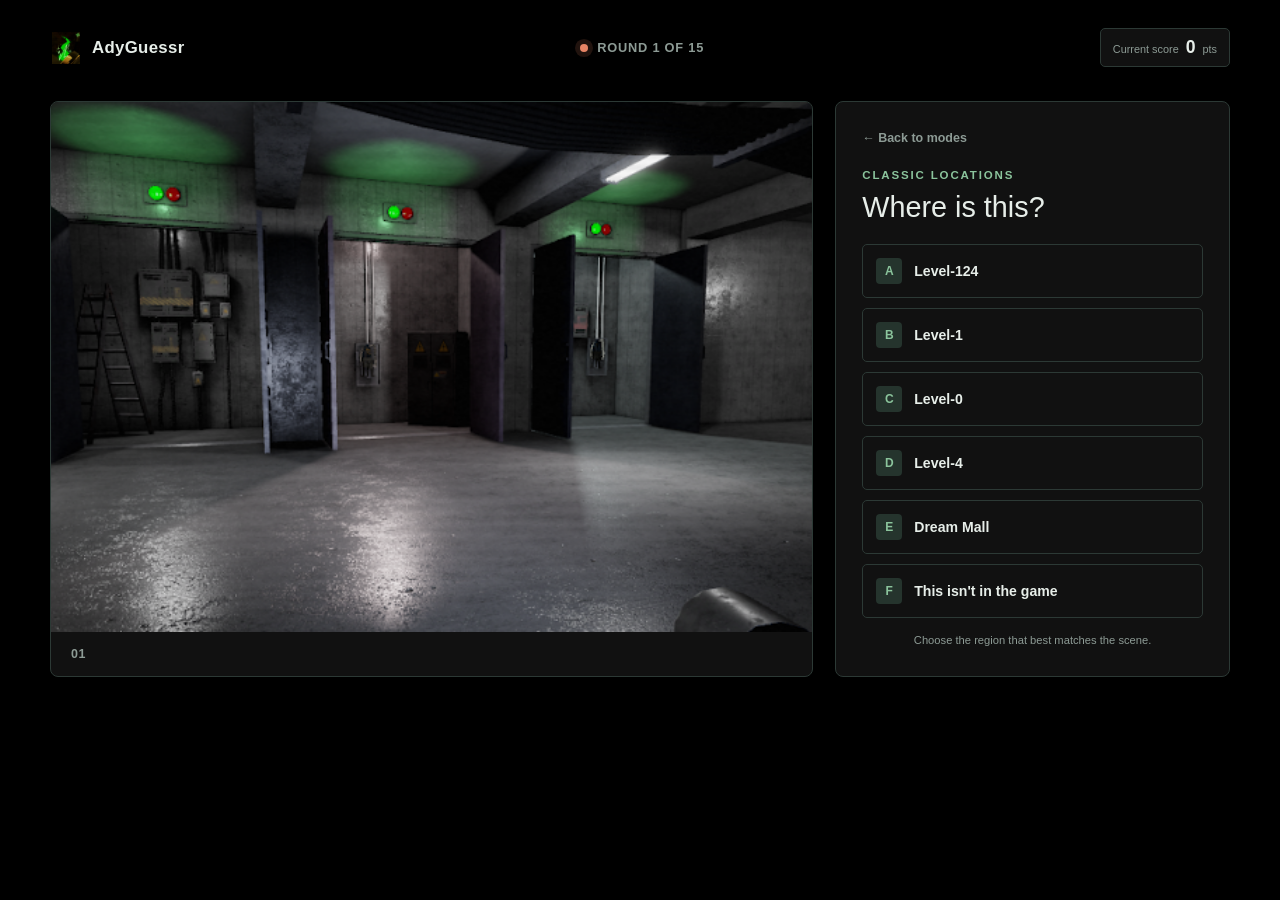
==== classic.html @ 49a5746a "Holy moly (Added new gamemode)" ====
<!doctype html>
<html lang="en">
<head>
  <meta charset="UTF-8">
  <meta name="viewport" content="width=device-width, initial-scale=1.0">
  <title>Classic Locations | AdyGuessr</title>
  <link rel="icon" type="image/png" href="icon.png">
  <link rel="stylesheet" href="styles.css">
</head>
<body>
  <main class="app-shell">
    <header class="topbar">
      <div class="brand"><img src="icon.png" alt="" class="brand-logo"><a class="brand-name" href="index.html">AdyGuessr</a></div>
      <div class="round-status" id="round-status" aria-live="polite" hidden><span class="status-dot"></span><span id="round-label">Round 1</span></div>
      <div class="score-panel" id="score-panel" hidden><span class="score-label">Current score</span><strong id="score">0</strong><span class="score-unit">pts</span></div>
    </header>
    <p class="load-warning" id="load-warning" role="status" hidden></p>
    <section class="game-grid" id="game-grid" aria-label="Classic guessing game">
      <div class="scene-card"><div class="scene-image" id="scene-image" role="img" aria-label="Current location preview"></div><div class="scene-meta"><span id="scene-number">01</span></div></div>
      <aside class="guess-card">
        <a class="back-button" href="index.html">&larr; Back to modes</a>
        <div class="card-heading"><div><p class="eyebrow">Classic Locations</p><h2 id="question-title">Where is this?</h2></div></div>
        <div class="answer-list" id="answer-list" role="group" aria-label="Possible locations"></div>
        <p class="helper-text">Choose the region that best matches the scene.</p>
      </aside>
    </section>
    <section class="result-card" id="result-card" hidden aria-live="polite"><div><p class="eyebrow">Round complete</p><h2 id="result-title">Nice work.</h2><p id="result-copy">Your result will appear here.</p></div><button class="secondary-button" id="next-button" type="button">Next location &rarr;</button></section>
    <section class="review-screen" id="review-screen" hidden aria-labelledby="review-title"><p class="eyebrow">Game review</p><h1 id="review-title">Round complete</h1><div class="review-summary"><strong id="review-score">0</strong><span>points</span><span class="review-divider">|</span><strong id="review-correct">0/0</strong><span>correct</span></div><div class="review-list" id="review-list"></div><div class="review-actions"><a class="secondary-button" href="classic.html">Play again</a><a class="back-button" href="index.html">Back to modes</a></div></section>
  </main>
  <div class="image-viewer" id="image-viewer" hidden role="dialog" aria-modal="true" aria-label="Enlarged game image"><button class="image-viewer-close" id="image-viewer-close" type="button" aria-label="Close enlarged image">&times;</button><img id="image-viewer-image" src="" alt="Enlarged question image"></div>
  <script src="classic.js" defer></script>
</body>
</html>
---- styles.css ----
:root {
  --ink: #e7eee9;
  --muted: #8d9b95;
  --line: #2c3935;
  --paper: #000000;
  --surface: #111111;
  --mint: #b8dfc4;
  --mint-dark: #8bc49c;
  --coral: #e78465;
  --shadow: none;
}

* { box-sizing: border-box; }
[hidden] { display: none !important; }

body {
  margin: 0;
  min-width: 320px;
  color: var(--ink);
  background: var(--paper);
  font-family: Arial, Helvetica, sans-serif;
}

button, a { font: inherit; text-decoration: none; }
button { cursor: pointer; }

.app-shell { width: min(1180px, calc(100% - 48px)); margin: 0 auto; padding: 28px 0 24px; }
.topbar, .scene-meta, .card-heading { display: flex; align-items: center; justify-content: space-between; }
.topbar { gap: 22px; padding-bottom: 34px; }
.brand { display: inline-flex; align-items: center; gap: 10px; color: var(--ink); font-size: 1.05rem; font-weight: 700; letter-spacing: 0.02em; }
.brand-logo { width: 32px; height: 32px; flex: 0 0 32px; object-fit: contain; }
.brand-name { color: var(--ink); text-decoration: none; }
.brand-name:hover { color: var(--mint); }
.load-warning { margin: 0 auto 20px; padding: 10px 12px; border: 1px solid #765044; border-radius: 4px; color: #f2c2b5; background: #2b1a17; font-size: 0.8rem; line-height: 1.4; }
.round-status { display: flex; align-items: center; gap: 9px; color: var(--muted); font-size: 0.8rem; font-weight: 700; letter-spacing: 0.06em; text-transform: uppercase; }
.status-dot { width: 8px; height: 8px; border-radius: 50%; background: var(--coral); box-shadow: 0 0 0 5px rgba(231, 132, 101, 0.14); }
.eyebrow { margin: 0 0 10px; color: var(--mint-dark); font-size: 0.72rem; font-weight: 800; letter-spacing: 0.16em; text-transform: uppercase; }
h1, h2, p { margin-top: 0; }
h1 { max-width: 610px; margin-bottom: 12px; font-family: Arial, Helvetica, sans-serif; font-size: clamp(2.6rem, 6vw, 5rem); font-weight: 400; line-height: 0.98; letter-spacing: -0.04em; }
.score-panel { display: flex; align-items: baseline; gap: 7px; padding: 8px 12px; border: 1px solid var(--line); border-radius: 5px; background: var(--surface); text-align: right; }
.score-label, .score-unit { color: var(--muted); font-size: 0.68rem; }
.score-panel strong { margin: 0; font-family: Arial, Helvetica, sans-serif; font-size: 1.1rem; font-weight: 700; }
.mode-screen { max-width: 560px; margin: 72px auto 0; }
.mode-screen h1 { margin: 0 0 26px; font-size: 2.2rem; letter-spacing: -0.03em; }
.review-screen { max-width: 700px; margin: 48px auto 0; }
.review-screen h1 { margin: 0 0 18px; font-size: 2.2rem; letter-spacing: -0.03em; }
.review-summary { display: flex; align-items: baseline; gap: 7px; margin-bottom: 24px; color: var(--muted); }
.review-summary strong { color: var(--ink); font-size: 1.2rem; }
.review-divider { margin: 0 8px; color: var(--line); }
.review-list { display: grid; gap: 8px; }
.review-item { display: grid; grid-template-columns: 32px 1fr auto; align-items: center; gap: 12px; padding: 12px; border: 1px solid var(--line); border-left: 3px solid var(--muted); background: var(--surface); }
.review-item.review-correct { border-left-color: var(--mint-dark); }
.review-item.review-wrong { border-left-color: var(--coral); }
.review-number { color: var(--muted); font-size: 0.75rem; }
.review-item div { display: grid; gap: 4px; }
.review-item strong { font-size: 0.82rem; font-weight: 700; }
.review-item span:not(.review-number) { color: var(--muted); font-size: 0.75rem; }
.review-item b { font-size: 0.8rem; }
.review-correct b { color: var(--mint); }
.review-wrong b { color: var(--coral); }
.review-actions { display: flex; align-items: center; gap: 18px; margin-top: 24px; }
.review-actions .back-button { margin: 0; }
.mode-list { display: grid; gap: 10px; }
.mode-option { display: grid; gap: 5px; padding: 17px; border: 1px solid var(--line); border-radius: 5px; color: var(--ink); background: var(--surface); text-align: left; text-decoration: none; }
.mode-option strong { font-size: 1rem; }
.mode-option span { color: var(--muted); font-size: 0.8rem; }
.mode-option:hover, .mode-option.selected { border-color: var(--mint-dark); background: #18221c; }
.mode-option:disabled { cursor: not-allowed; border-color: #222; color: #666; background: #0b0b0b; opacity: 0.65; }
.mode-option:disabled span { color: #555; }
.mode-option.selected { box-shadow: inset 3px 0 0 var(--mint); }
.start-button { width: 100%; margin-top: 18px; padding: 13px 16px; border: 0; border-radius: 5px; color: #000; background: var(--mint); font-weight: 800; }
.start-button:disabled { cursor: not-allowed; opacity: 0.35; }
.community-note { margin-top: 42px; padding-top: 18px; border-top: 1px solid var(--line); color: var(--muted); font-size: 0.75rem; line-height: 1.55; }
.community-note p { margin: 0 0 9px; }
.community-note p:first-child { color: var(--ink); font-weight: 700; }
.community-note strong { color: var(--mint); }
.community-note a { color: var(--mint); }
.community-note a:hover { color: var(--ink); }
.game-grid { display: grid; grid-template-areas: "scene guess"; grid-template-columns: minmax(0, 1.45fr) minmax(320px, 0.75fr); gap: 22px; }
.scene-card, .guess-card, .result-card { border: 1px solid var(--line); border-radius: 8px; background: var(--surface); box-shadow: var(--shadow); }
.scene-card { grid-area: scene; overflow: hidden; }
.scene-image { position: relative; min-height: 530px; overflow: hidden; cursor: zoom-in; background-color: #252d29; background-position: center; background-repeat: no-repeat; background-size: cover; }
.level0-map { position: relative; min-height: 530px; overflow: hidden; background: #050607; }
.map-surface, .map-world { position: absolute; inset: 0; overflow: hidden; }
.map-surface { cursor: crosshair; touch-action: none; }
.map-surface.dragging { cursor: grabbing; }
.map-world { background: radial-gradient(circle at 30% 28%, rgba(82, 67, 47, 0.08), transparent 25%), linear-gradient(180deg, #161615 0%, #101112 45%, #070809 100%); }
.map-world::after { content: ''; position: absolute; inset: 0; box-shadow: inset 0 0 100px rgba(0, 0, 0, 0.6); pointer-events: none; }
.axis-overlay, .walls-layer, .points-layer, .guess-layer { position: absolute; inset: 0; }
.axis-overlay { z-index: 1; pointer-events: none; }
.axis-line { position: absolute; z-index: 2; background: #474442; box-shadow: 0 0 8px rgba(141, 98, 73, 0.6); pointer-events: none; }
.axis-line--vertical { top: 0; bottom: 0; width: 2px; transform: translateX(-50%); }
.axis-line--horizontal { left: 0; right: 0; height: 2px; transform: translateY(-50%); }
.walls-layer { z-index: 10; pointer-events: none; }
.points-layer { z-index: 30; pointer-events: none; }
.guess-layer { z-index: 40; pointer-events: none; }
.world-border-line { position: absolute; z-index: 15; background: #a1a7ac; box-shadow: 0 0 12px rgba(50, 67, 90, 0.8); pointer-events: none; }
.map-point-container { position: absolute; display: flex; width: 0; height: 0; align-items: center; justify-content: center; pointer-events: none; transform: translate(-50%, -50%); }
.point-marker { position: absolute; width: 10px; height: 10px; background-color: #ff3333; border: 2px solid white; border-radius: 50%; box-shadow: 0 0 6px rgba(0, 0, 0, 0.6); }
.point-label { position: absolute; top: 0; left: 0; color: white; font-family: sans-serif; font-size: 11px; font-weight: bold; text-shadow: 1px 1px 2px black, -1px -1px 2px black; white-space: nowrap; transform: translate(-50%, 12px); }
.guess-marker { position: absolute; width: 14px; height: 14px; border: 3px solid #ffcf66; border-radius: 50%; background: #e78465; box-shadow: 0 0 0 4px rgba(255, 207, 102, 0.25); transform: translate(-50%, -50%); }
.target-marker { position: absolute; width: 14px; height: 14px; border: 3px solid #8bc49c; border-radius: 50%; background: #b8dfc4; box-shadow: 0 0 0 4px rgba(139, 196, 156, 0.25); transform: translate(-50%, -50%); }
.scene-meta { padding: 15px 20px; color: var(--muted); font-size: 0.78rem; font-weight: 700; letter-spacing: 0.04em; text-transform: uppercase; }
.guess-card { grid-area: guess; padding: 26px; }
.back-button { display: inline-block; margin-bottom: 24px; padding: 0; border: 0; color: var(--muted); background: transparent; font-size: 0.78rem; font-weight: 700; text-decoration: none; }
.back-button:hover { color: var(--ink); }
.card-heading { align-items: start; margin-bottom: 20px; }
.card-heading h2, .result-card h2 { margin: 0; font-family: Arial, Helvetica, sans-serif; font-size: 1.8rem; font-weight: 400; }
.answer-list { display: grid; gap: 10px; }
.answer-button { display: flex; align-items: center; gap: 12px; width: 100%; padding: 13px; border: 1px solid var(--line); border-radius: 5px; color: var(--ink); background: var(--surface); font-size: 0.88rem; font-weight: 700; text-align: left; transition: border-color 160ms ease, background 160ms ease, transform 160ms ease; }
.answer-button:hover:not(:disabled) { border-color: var(--mint-dark); background: #22312b; transform: translateX(3px); }
.answer-button:disabled { color: var(--ink); cursor: default; opacity: 1; }
.answer-letter { display: grid; width: 26px; height: 26px; flex: 0 0 26px; place-items: center; border-radius: 4px; color: var(--mint-dark); background: #25342d; font-size: 0.75rem; }
.answer-button.correct { border-color: var(--mint-dark); color: #eaf6ed; background: #244333; }
.answer-button.selected-wrong { border-color: var(--coral); color: #fff0eb; background: #4b2925; }
.answer-button.correct .answer-letter { color: #102017; background: var(--mint); }
.answer-button.selected-correct .answer-letter { color: #fff; background: var(--mint-dark); }
.answer-button.selected-wrong .answer-letter { color: #fff; background: var(--coral); }
.secondary-button { padding: 13px 16px; border: 0; border-radius: 5px; font-weight: 800; transition: transform 160ms ease; }
.secondary-button:hover { transform: translateY(-2px); }
.helper-text { margin: 14px 0 0; color: var(--muted); font-size: 0.7rem; line-height: 1.5; text-align: center; }
.result-card { display: flex; align-items: center; justify-content: space-between; gap: 24px; margin-top: 22px; padding: 24px 28px; }
.result-card p:last-child { margin: 7px 0 0; color: var(--muted); font-size: 0.9rem; }
.secondary-button { width: auto; color: #000; background: var(--mint); }
.image-viewer { position: fixed; z-index: 10; inset: 0; display: grid; place-items: center; padding: 28px; background: rgba(0, 0, 0, 0.92); cursor: zoom-out; }
.image-viewer img { max-width: 94vw; max-height: 92vh; object-fit: contain; cursor: default; }
.image-viewer-close { position: absolute; top: 18px; right: 22px; width: 40px; height: 40px; border: 1px solid #555; color: var(--ink); background: #111; font-size: 1.5rem; line-height: 1; cursor: pointer; }
.image-viewer-close:hover { color: #000; background: var(--mint); }

@media (max-width: 780px) {
  .app-shell { width: min(100% - 28px, 620px); padding-top: 18px; }
  .topbar { padding-bottom: 28px; }
  .score-panel { margin-left: auto; }
  .game-grid { grid-template-areas: "scene" "guess"; grid-template-columns: 1fr; }
  .scene-image { min-height: 390px; }
  .level0-map { min-height: 390px; }
  .result-card { align-items: stretch; flex-direction: column; }
  .secondary-button { width: 100%; }
  .review-screen { margin-top: 28px; }
  .review-actions { align-items: stretch; flex-direction: column; gap: 12px; }
}

@media (prefers-reduced-motion: no-preference) {
  .app-shell { animation: rise-in 520ms ease both; }
  @keyframes rise-in { from { opacity: 0; transform: translateY(10px); } to { opacity: 1; transform: translateY(0); } }
}
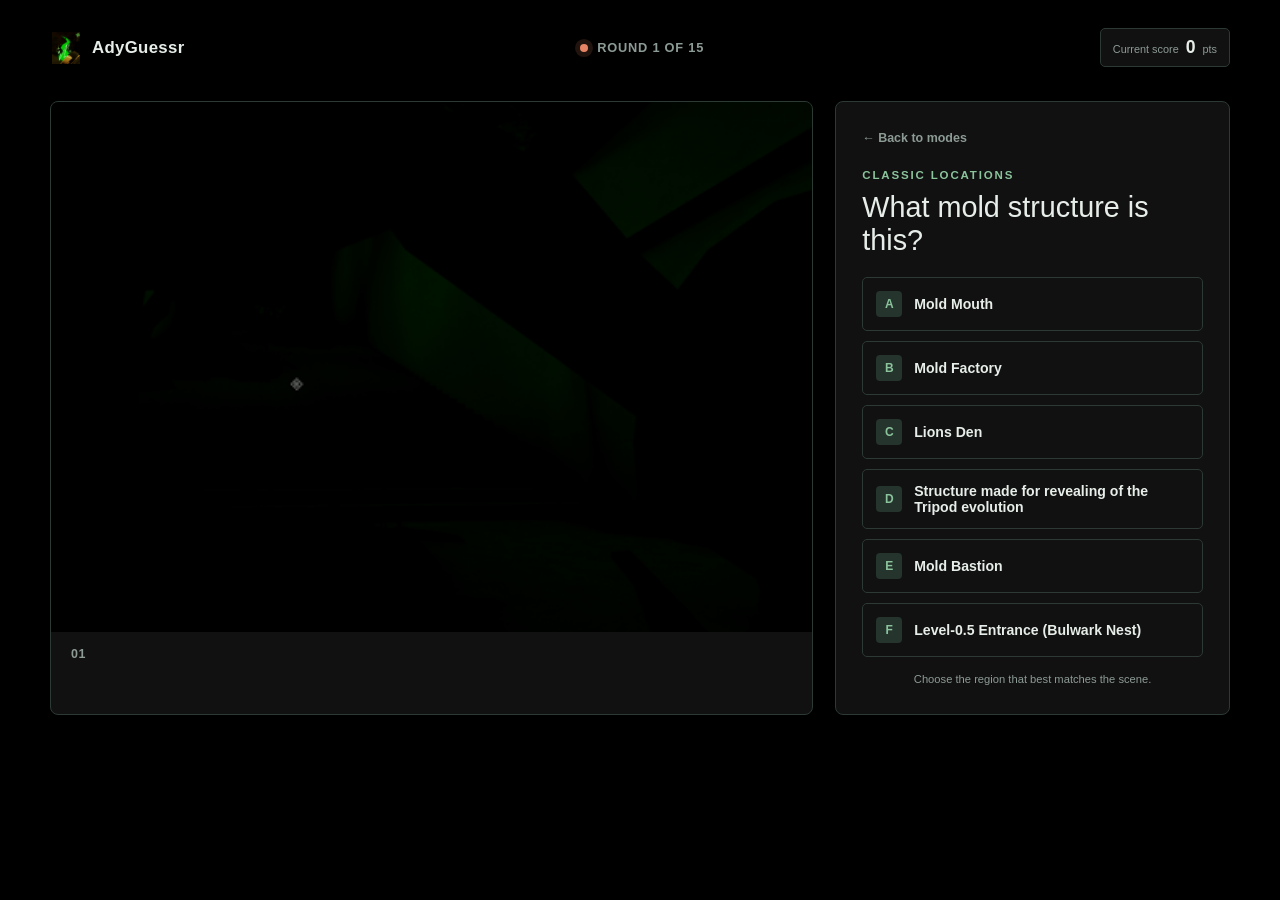
==== commit 4600021e: "Added leaderboards that don't work and are purely visual" ====
--- a/classic.html
+++ b/classic.html
@@ -10,7 +10,7 @@
 <body>
   <main class="app-shell">
     <header class="topbar">
-      <div class="brand"><img src="icon.png" alt="" class="brand-logo"><a class="brand-name" href="index.html">AdyGuessr</a></div>
+      <div class="brand"><img src="icon.png" alt="" class="brand-logo"><a class="brand-name" href="index.html?mode=locations">AdyGuessr</a></div>
       <div class="round-status" id="round-status" aria-live="polite" hidden><span class="status-dot"></span><span id="round-label">Round 1</span></div>
       <div class="score-panel" id="score-panel" hidden><span class="score-label">Current score</span><strong id="score">0</strong><span class="score-unit">pts</span></div>
     </header>
@@ -18,14 +18,14 @@
     <section class="game-grid" id="game-grid" aria-label="Classic guessing game">
       <div class="scene-card"><div class="scene-image" id="scene-image" role="img" aria-label="Current location preview"></div><div class="scene-meta"><span id="scene-number">01</span></div></div>
       <aside class="guess-card">
-        <a class="back-button" href="index.html">&larr; Back to modes</a>
+        <a class="back-button" href="index.html?mode=locations">&larr; Back to modes</a>
         <div class="card-heading"><div><p class="eyebrow">Classic Locations</p><h2 id="question-title">Where is this?</h2></div></div>
         <div class="answer-list" id="answer-list" role="group" aria-label="Possible locations"></div>
         <p class="helper-text">Choose the region that best matches the scene.</p>
       </aside>
     </section>
     <section class="result-card" id="result-card" hidden aria-live="polite"><div><p class="eyebrow">Round complete</p><h2 id="result-title">Nice work.</h2><p id="result-copy">Your result will appear here.</p></div><button class="secondary-button" id="next-button" type="button">Next location &rarr;</button></section>
-    <section class="review-screen" id="review-screen" hidden aria-labelledby="review-title"><p class="eyebrow">Game review</p><h1 id="review-title">Round complete</h1><div class="review-summary"><strong id="review-score">0</strong><span>points</span><span class="review-divider">|</span><strong id="review-correct">0/0</strong><span>correct</span></div><div class="review-list" id="review-list"></div><div class="review-actions"><a class="secondary-button" href="classic.html">Play again</a><a class="back-button" href="index.html">Back to modes</a></div></section>
+    <section class="review-screen" id="review-screen" hidden aria-labelledby="review-title"><p class="eyebrow">Game review</p><h1 id="review-title">Round complete</h1><div class="review-summary"><strong id="review-score">0</strong><span>points</span><span class="review-divider">|</span><strong id="review-correct">0/0</strong><span>correct</span></div><div class="review-list" id="review-list"></div><form class="leaderboard-submit" id="leaderboard-submit"><label for="player-name">Submit your score</label><div><input id="player-name" name="playerName" maxlength="24" placeholder="Your name" required><button class="secondary-button" type="submit">Submit</button></div></form><div class="review-actions"><a class="secondary-button" href="classic.html?mode=locations">Play again</a><a class="back-button" href="index.html?mode=locations">Back to modes</a></div></section>
   </main>
   <div class="image-viewer" id="image-viewer" hidden role="dialog" aria-modal="true" aria-label="Enlarged game image"><button class="image-viewer-close" id="image-viewer-close" type="button" aria-label="Close enlarged image">&times;</button><img id="image-viewer-image" src="" alt="Enlarged question image"></div>
   <script src="classic.js" defer></script>
--- a/styles.css
+++ b/styles.css
@@ -60,14 +60,32 @@
 .review-wrong b { color: var(--coral); }
 .review-actions { display: flex; align-items: center; gap: 18px; margin-top: 24px; }
 .review-actions .back-button { margin: 0; }
+.leaderboard-submit { display: grid; gap: 8px; margin-top: 24px; padding: 16px; border: 1px solid var(--line); background: var(--surface); }
+.leaderboard-submit label { color: var(--muted); font-size: 0.75rem; font-weight: 700; }
+.leaderboard-submit > div { display: flex; gap: 8px; }
+.leaderboard-submit input { min-width: 0; flex: 1; padding: 11px 12px; border: 1px solid var(--line); border-radius: 5px; color: var(--ink); background: #080908; }
 .mode-list { display: grid; gap: 10px; }
 .mode-option { display: grid; gap: 5px; padding: 17px; border: 1px solid var(--line); border-radius: 5px; color: var(--ink); background: var(--surface); text-align: left; text-decoration: none; }
 .mode-option strong { font-size: 1rem; }
 .mode-option span { color: var(--muted); font-size: 0.8rem; }
 .mode-option:hover, .mode-option.selected { border-color: var(--mint-dark); background: #18221c; }
+.mode-option--disabled { cursor: not-allowed; border-color: #222; color: #666; background: #0b0b0b; opacity: 0.65; }
+.mode-option--disabled:hover { border-color: #222; background: #0b0b0b; }
+.mode-option--disabled span { color: #555; }
 .mode-option:disabled { cursor: not-allowed; border-color: #222; color: #666; background: #0b0b0b; opacity: 0.65; }
 .mode-option:disabled span { color: #555; }
 .mode-option.selected { box-shadow: inset 3px 0 0 var(--mint); }
+.leaderboard-panel { margin-top: 28px; padding: 18px; border: 1px solid var(--line); border-radius: 5px; background: var(--surface); }
+.leaderboard-heading { display: flex; align-items: start; justify-content: space-between; gap: 16px; margin-bottom: 14px; }
+.leaderboard-heading .eyebrow { margin-bottom: 5px; }
+.leaderboard-heading h2 { margin: 0; font-size: 1.1rem; font-weight: 700; }
+.leaderboard-date { color: var(--muted); font-size: 0.7rem; font-weight: 700; text-transform: uppercase; }
+.leaderboard-list { display: grid; gap: 6px; }
+.leaderboard-row { display: grid; grid-template-columns: 28px 1fr auto; align-items: center; gap: 10px; padding: 10px; border: 1px solid transparent; color: var(--muted); font-size: 0.8rem; }
+.leaderboard-row > span { color: var(--muted); font-variant-numeric: tabular-nums; }
+.leaderboard-row strong { color: var(--ink); font-size: 0.82rem; }
+.leaderboard-row b { color: var(--mint); font-variant-numeric: tabular-nums; }
+.leaderboard-row--highlight { border-color: rgba(139, 196, 156, 0.35); background: #18221c; }
 .start-button { width: 100%; margin-top: 18px; padding: 13px 16px; border: 0; border-radius: 5px; color: #000; background: var(--mint); font-weight: 800; }
 .start-button:disabled { cursor: not-allowed; opacity: 0.35; }
 .community-note { margin-top: 42px; padding-top: 18px; border-top: 1px solid var(--line); color: var(--muted); font-size: 0.75rem; line-height: 1.55; }
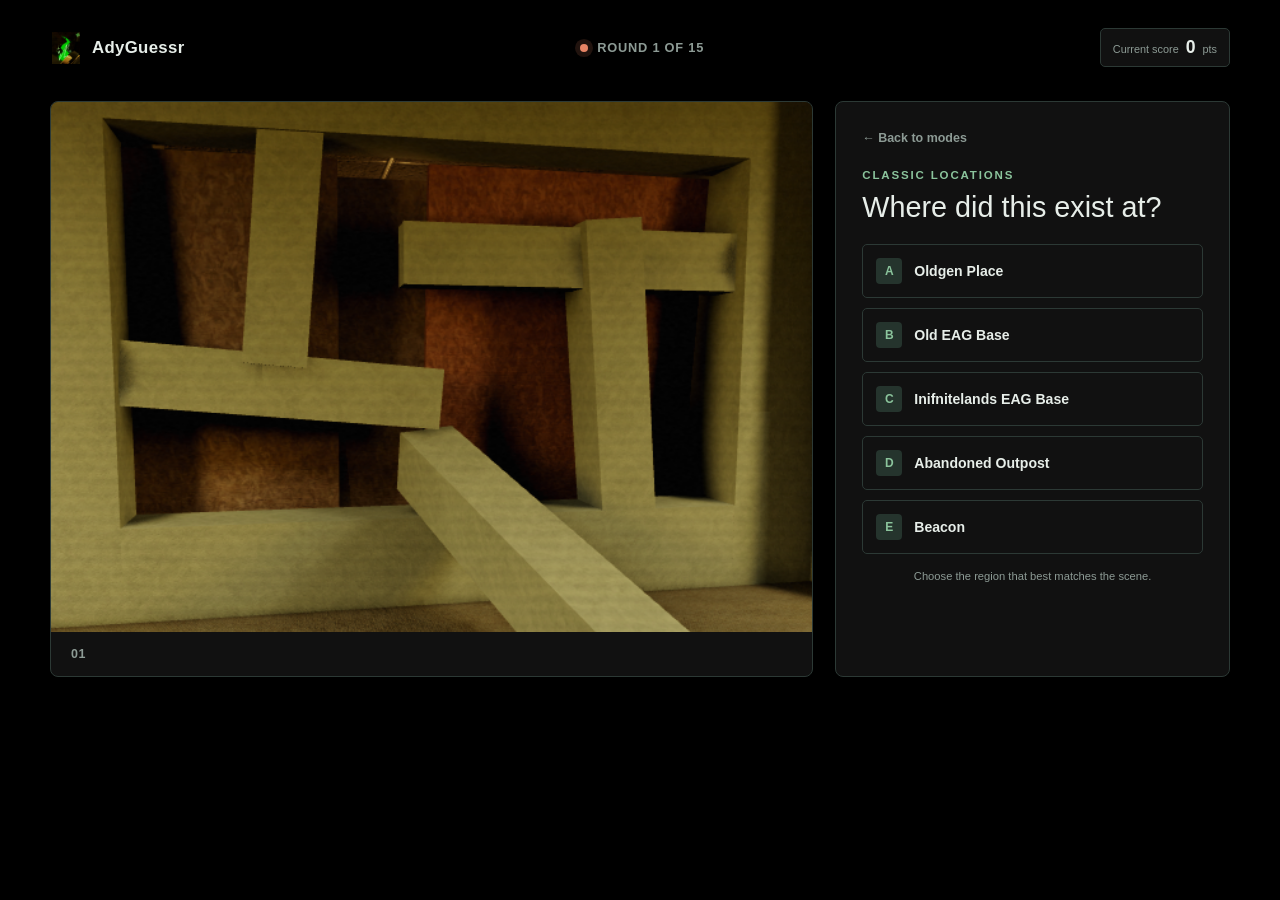
==== commit dfe748db: "Finished Leaderboard literally hate my life that took WAY too long gave me 43 billion 401 errors" ====
--- a/classic.html
+++ b/classic.html
@@ -3,6 +3,7 @@
 <head>
   <meta charset="UTF-8">
   <meta name="viewport" content="width=device-width, initial-scale=1.0">
+  <meta http-equiv="Content-Security-Policy" content="default-src 'self'; script-src 'self' https://cdn.jsdelivr.net; connect-src 'self' https://amqzikqtsvtbqluibkzo.supabase.co; img-src 'self' data:; style-src 'self' 'unsafe-inline'; object-src 'none'; base-uri 'self';">
   <title>Classic Locations | AdyGuessr</title>
   <link rel="icon" type="image/png" href="icon.png">
   <link rel="stylesheet" href="styles.css">
@@ -28,6 +29,8 @@
     <section class="review-screen" id="review-screen" hidden aria-labelledby="review-title"><p class="eyebrow">Game review</p><h1 id="review-title">Round complete</h1><div class="review-summary"><strong id="review-score">0</strong><span>points</span><span class="review-divider">|</span><strong id="review-correct">0/0</strong><span>correct</span></div><div class="review-list" id="review-list"></div><form class="leaderboard-submit" id="leaderboard-submit"><label for="player-name">Submit your score</label><div><input id="player-name" name="playerName" maxlength="24" placeholder="Your name" required><button class="secondary-button" type="submit">Submit</button></div></form><div class="review-actions"><a class="secondary-button" href="classic.html?mode=locations">Play again</a><a class="back-button" href="index.html?mode=locations">Back to modes</a></div></section>
   </main>
   <div class="image-viewer" id="image-viewer" hidden role="dialog" aria-modal="true" aria-label="Enlarged game image"><button class="image-viewer-close" id="image-viewer-close" type="button" aria-label="Close enlarged image">&times;</button><img id="image-viewer-image" src="" alt="Enlarged question image"></div>
+  <script src="https://cdn.jsdelivr.net/npm/@supabase/supabase-js@2.49.1/dist/umd/supabase.min.js" integrity="sha384-YieCqqg9gQufX7+5HcFvCEg/n3KUEdl8/Jb+A6J0npf1mB740VayvwKjTrtCeUoy" crossorigin="anonymous"></script>
+  <script src="supabase-client.js"></script>
   <script src="classic.js" defer></script>
 </body>
 </html>
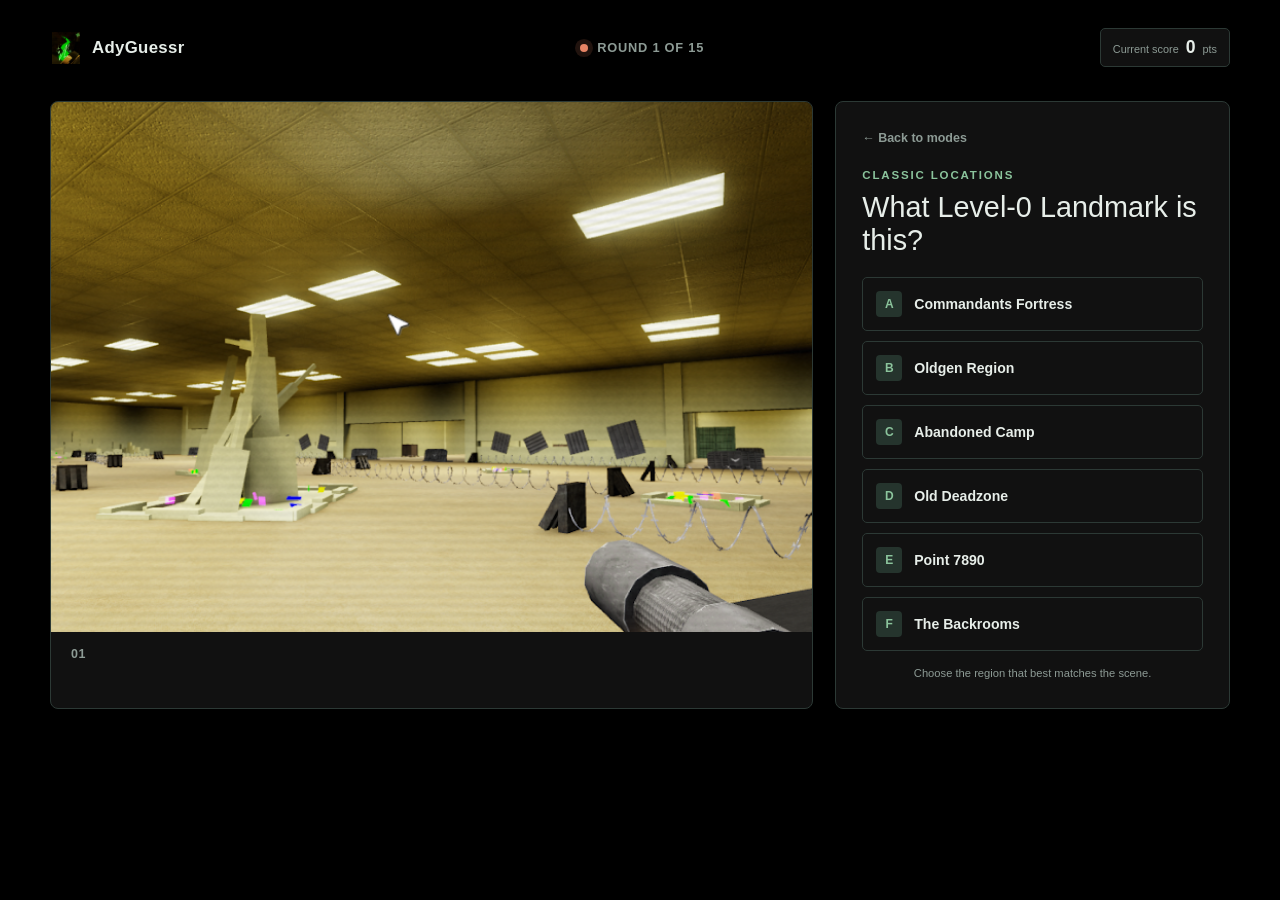
==== commit d1e0edf7: "Version 0.2 Alpha - Moved where "Next Location" Button is . - Added more security to username submis" ====
--- a/classic.html
+++ b/classic.html
@@ -17,7 +17,7 @@
     </header>
     <p class="load-warning" id="load-warning" role="status" hidden></p>
     <section class="game-grid" id="game-grid" aria-label="Classic guessing game">
-      <div class="scene-card"><div class="scene-image" id="scene-image" role="img" aria-label="Current location preview"></div><div class="scene-meta"><span id="scene-number">01</span></div></div>
+      <div class="scene-card"><div class="scene-image" id="scene-image" role="img" aria-label="Current location preview"></div><div class="scene-meta"><span id="scene-number">01</span></div><section class="result-card" id="result-card" hidden aria-live="polite"><div><p class="eyebrow">Round complete</p><h2 id="result-title">Nice work.</h2><p id="result-copy">Your result will appear here.</p></div><button class="secondary-button" id="next-button" type="button">Next location &rarr;</button></section></div>
       <aside class="guess-card">
         <a class="back-button" href="index.html?mode=locations">&larr; Back to modes</a>
         <div class="card-heading"><div><p class="eyebrow">Classic Locations</p><h2 id="question-title">Where is this?</h2></div></div>
@@ -25,12 +25,12 @@
         <p class="helper-text">Choose the region that best matches the scene.</p>
       </aside>
     </section>
-    <section class="result-card" id="result-card" hidden aria-live="polite"><div><p class="eyebrow">Round complete</p><h2 id="result-title">Nice work.</h2><p id="result-copy">Your result will appear here.</p></div><button class="secondary-button" id="next-button" type="button">Next location &rarr;</button></section>
     <section class="review-screen" id="review-screen" hidden aria-labelledby="review-title"><p class="eyebrow">Game review</p><h1 id="review-title">Round complete</h1><div class="review-summary"><strong id="review-score">0</strong><span>points</span><span class="review-divider">|</span><strong id="review-correct">0/0</strong><span>correct</span></div><div class="review-list" id="review-list"></div><form class="leaderboard-submit" id="leaderboard-submit"><label for="player-name">Submit your score</label><div><input id="player-name" name="playerName" maxlength="24" placeholder="Your name" required><button class="secondary-button" type="submit">Submit</button></div></form><div class="review-actions"><a class="secondary-button" href="classic.html?mode=locations">Play again</a><a class="back-button" href="index.html?mode=locations">Back to modes</a></div></section>
   </main>
   <div class="image-viewer" id="image-viewer" hidden role="dialog" aria-modal="true" aria-label="Enlarged game image"><button class="image-viewer-close" id="image-viewer-close" type="button" aria-label="Close enlarged image">&times;</button><img id="image-viewer-image" src="" alt="Enlarged question image"></div>
   <script src="https://cdn.jsdelivr.net/npm/@supabase/supabase-js@2.49.1/dist/umd/supabase.min.js" integrity="sha384-YieCqqg9gQufX7+5HcFvCEg/n3KUEdl8/Jb+A6J0npf1mB740VayvwKjTrtCeUoy" crossorigin="anonymous"></script>
   <script src="supabase-client.js"></script>
+  <script src="name-filter.js"></script>
   <script src="classic.js" defer></script>
 </body>
 </html>
--- a/styles.css
+++ b/styles.css
@@ -27,7 +27,7 @@
 .app-shell { width: min(1180px, calc(100% - 48px)); margin: 0 auto; padding: 28px 0 24px; }
 .topbar, .scene-meta, .card-heading { display: flex; align-items: center; justify-content: space-between; }
 .topbar { gap: 22px; padding-bottom: 34px; }
-.brand { display: inline-flex; align-items: center; gap: 10px; color: var(--ink); font-size: 1.05rem; font-weight: 700; letter-spacing: 0.02em; }
+.brand { display: inline-flex; min-width: 0; align-items: center; gap: 10px; color: var(--ink); font-size: 1.05rem; font-weight: 700; letter-spacing: 0.02em; }
 .brand-logo { width: 32px; height: 32px; flex: 0 0 32px; object-fit: contain; }
 .brand-name { color: var(--ink); text-decoration: none; }
 .brand-name:hover { color: var(--mint); }
@@ -48,12 +48,12 @@
 .review-summary strong { color: var(--ink); font-size: 1.2rem; }
 .review-divider { margin: 0 8px; color: var(--line); }
 .review-list { display: grid; gap: 8px; }
-.review-item { display: grid; grid-template-columns: 32px 1fr auto; align-items: center; gap: 12px; padding: 12px; border: 1px solid var(--line); border-left: 3px solid var(--muted); background: var(--surface); }
+.review-item { display: grid; grid-template-columns: 32px minmax(0, 1fr) auto; align-items: center; gap: 12px; min-width: 0; padding: 12px; border: 1px solid var(--line); border-left: 3px solid var(--muted); background: var(--surface); }
 .review-item.review-correct { border-left-color: var(--mint-dark); }
 .review-item.review-wrong { border-left-color: var(--coral); }
 .review-number { color: var(--muted); font-size: 0.75rem; }
 .review-item div { display: grid; gap: 4px; }
-.review-item strong { font-size: 0.82rem; font-weight: 700; }
+.review-item strong { overflow-wrap: anywhere; font-size: 0.82rem; font-weight: 700; }
 .review-item span:not(.review-number) { color: var(--muted); font-size: 0.75rem; }
 .review-item b { font-size: 0.8rem; }
 .review-correct b { color: var(--mint); }
@@ -81,9 +81,9 @@
 .leaderboard-heading h2 { margin: 0; font-size: 1.1rem; font-weight: 700; }
 .leaderboard-date { color: var(--muted); font-size: 0.7rem; font-weight: 700; text-transform: uppercase; }
 .leaderboard-list { display: grid; gap: 6px; }
-.leaderboard-row { display: grid; grid-template-columns: 28px 1fr auto; align-items: center; gap: 10px; padding: 10px; border: 1px solid transparent; color: var(--muted); font-size: 0.8rem; }
+.leaderboard-row { display: grid; grid-template-columns: 28px minmax(0, 1fr) auto; align-items: center; gap: 10px; min-width: 0; padding: 10px; border: 1px solid transparent; color: var(--muted); font-size: 0.8rem; }
 .leaderboard-row > span { color: var(--muted); font-variant-numeric: tabular-nums; }
-.leaderboard-row strong { color: var(--ink); font-size: 0.82rem; }
+.leaderboard-row strong { overflow-wrap: anywhere; color: var(--ink); font-size: 0.82rem; }
 .leaderboard-row b { color: var(--mint); font-variant-numeric: tabular-nums; }
 .leaderboard-row--highlight { border-color: rgba(139, 196, 156, 0.35); background: #18221c; }
 .start-button { width: 100%; margin-top: 18px; padding: 13px 16px; border: 0; border-radius: 5px; color: #000; background: var(--mint); font-weight: 800; }
@@ -94,9 +94,9 @@
 .community-note strong { color: var(--mint); }
 .community-note a { color: var(--mint); }
 .community-note a:hover { color: var(--ink); }
-.game-grid { display: grid; grid-template-areas: "scene guess"; grid-template-columns: minmax(0, 1.45fr) minmax(320px, 0.75fr); gap: 22px; }
+.game-grid { display: grid; grid-template-areas: "scene guess"; grid-template-columns: minmax(0, 1.45fr) minmax(0, 0.75fr); gap: 22px; }
 .scene-card, .guess-card, .result-card { border: 1px solid var(--line); border-radius: 8px; background: var(--surface); box-shadow: var(--shadow); }
-.scene-card { grid-area: scene; overflow: hidden; }
+.scene-card { position: relative; grid-area: scene; overflow: hidden; }
 .scene-image { position: relative; min-height: 530px; overflow: hidden; cursor: zoom-in; background-color: #252d29; background-position: center; background-repeat: no-repeat; background-size: cover; }
 .level0-map { position: relative; min-height: 530px; overflow: hidden; background: #050607; }
 .map-surface, .map-world { position: absolute; inset: 0; overflow: hidden; }
@@ -119,7 +119,7 @@
 .guess-marker { position: absolute; width: 14px; height: 14px; border: 3px solid #ffcf66; border-radius: 50%; background: #e78465; box-shadow: 0 0 0 4px rgba(255, 207, 102, 0.25); transform: translate(-50%, -50%); }
 .target-marker { position: absolute; width: 14px; height: 14px; border: 3px solid #8bc49c; border-radius: 50%; background: #b8dfc4; box-shadow: 0 0 0 4px rgba(139, 196, 156, 0.25); transform: translate(-50%, -50%); }
 .scene-meta { padding: 15px 20px; color: var(--muted); font-size: 0.78rem; font-weight: 700; letter-spacing: 0.04em; text-transform: uppercase; }
-.guess-card { grid-area: guess; padding: 26px; }
+.guess-card { grid-area: guess; min-width: 0; padding: 26px; }
 .back-button { display: inline-block; margin-bottom: 24px; padding: 0; border: 0; color: var(--muted); background: transparent; font-size: 0.78rem; font-weight: 700; text-decoration: none; }
 .back-button:hover { color: var(--ink); }
 .card-heading { align-items: start; margin-bottom: 20px; }
@@ -137,7 +137,7 @@
 .secondary-button { padding: 13px 16px; border: 0; border-radius: 5px; font-weight: 800; transition: transform 160ms ease; }
 .secondary-button:hover { transform: translateY(-2px); }
 .helper-text { margin: 14px 0 0; color: var(--muted); font-size: 0.7rem; line-height: 1.5; text-align: center; }
-.result-card { display: flex; align-items: center; justify-content: space-between; gap: 24px; margin-top: 22px; padding: 24px 28px; }
+.result-card { position: absolute; right: 14px; bottom: 58px; left: 14px; z-index: 50; display: flex; align-items: center; justify-content: space-between; gap: 24px; padding: 18px 20px; }
 .result-card p:last-child { margin: 7px 0 0; color: var(--muted); font-size: 0.9rem; }
 .secondary-button { width: auto; color: #000; background: var(--mint); }
 .image-viewer { position: fixed; z-index: 10; inset: 0; display: grid; place-items: center; padding: 28px; background: rgba(0, 0, 0, 0.92); cursor: zoom-out; }
@@ -147,7 +147,9 @@
 
 @media (max-width: 780px) {
   .app-shell { width: min(100% - 28px, 620px); padding-top: 18px; }
-  .topbar { padding-bottom: 28px; }
+  .topbar { flex-wrap: wrap; gap: 14px; padding-bottom: 28px; }
+  .brand { flex: 1 1 auto; }
+  .round-status { margin-left: auto; }
   .score-panel { margin-left: auto; }
   .game-grid { grid-template-areas: "scene" "guess"; grid-template-columns: 1fr; }
   .scene-image { min-height: 390px; }
@@ -158,6 +160,15 @@
   .review-actions { align-items: stretch; flex-direction: column; gap: 12px; }
 }
 
+@media (max-width: 420px) {
+  .topbar { align-items: flex-start; }
+  .round-status, .score-panel { margin-left: 0; }
+  .round-status { flex: 1 1 auto; }
+  .score-panel { flex: 0 1 auto; }
+  .guess-card { padding: 20px; }
+  .result-card { right: 10px; left: 10px; padding: 16px; }
+}
+
 @media (prefers-reduced-motion: no-preference) {
   .app-shell { animation: rise-in 520ms ease both; }
   @keyframes rise-in { from { opacity: 0; transform: translateY(10px); } to { opacity: 1; transform: translateY(0); } }
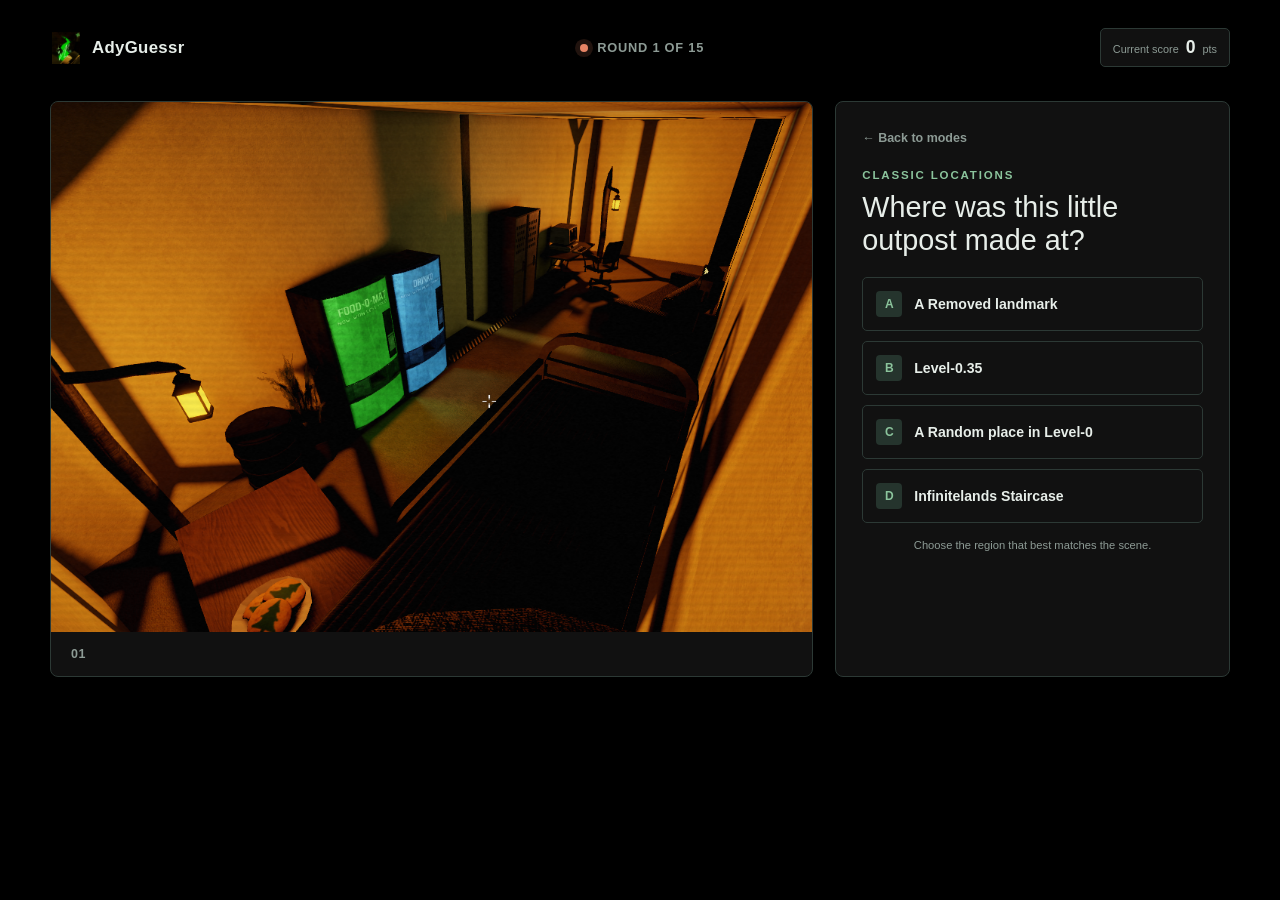
==== commit fcc95f9d: "Added warning" ====
--- a/classic.html
+++ b/classic.html
@@ -25,7 +25,7 @@
         <p class="helper-text">Choose the region that best matches the scene.</p>
       </aside>
     </section>
-    <section class="review-screen" id="review-screen" hidden aria-labelledby="review-title"><p class="eyebrow">Game review</p><h1 id="review-title">Round complete</h1><div class="review-summary"><strong id="review-score">0</strong><span>points</span><span class="review-divider">|</span><strong id="review-correct">0/0</strong><span>correct</span></div><div class="review-list" id="review-list"></div><form class="leaderboard-submit" id="leaderboard-submit"><label for="player-name">Submit your score</label><div><input id="player-name" name="playerName" maxlength="24" placeholder="Your name" required><button class="secondary-button" type="submit">Submit</button></div></form><div class="review-actions"><a class="secondary-button" href="classic.html?mode=locations">Play again</a><a class="back-button" href="index.html?mode=locations">Back to modes</a></div></section>
+    <section class="review-screen" id="review-screen" hidden aria-labelledby="review-title"><p class="eyebrow">Game review</p><h1 id="review-title">Round complete</h1><div class="review-summary"><strong id="review-score">0</strong><span>points</span><span class="review-divider">|</span><strong id="review-correct">0/0</strong><span>correct</span></div><div class="review-list" id="review-list"></div><form class="leaderboard-submit" id="leaderboard-submit"><p class="submission-notice">Use your real Roblox username, the one shown in the main Discord server, or your submission will be removed.</p><label for="player-name">Submit your score</label><div><input id="player-name" name="playerName" maxlength="24" placeholder="Your name" required><button class="secondary-button" type="submit">Submit</button></div></form><div class="review-actions"><a class="secondary-button" href="classic.html?mode=locations">Play again</a><a class="back-button" href="index.html?mode=locations">Back to modes</a></div></section>
   </main>
   <div class="image-viewer" id="image-viewer" hidden role="dialog" aria-modal="true" aria-label="Enlarged game image"><button class="image-viewer-close" id="image-viewer-close" type="button" aria-label="Close enlarged image">&times;</button><img id="image-viewer-image" src="" alt="Enlarged question image"></div>
   <script src="https://cdn.jsdelivr.net/npm/@supabase/supabase-js@2.49.1/dist/umd/supabase.min.js" integrity="sha384-YieCqqg9gQufX7+5HcFvCEg/n3KUEdl8/Jb+A6J0npf1mB740VayvwKjTrtCeUoy" crossorigin="anonymous"></script>
--- a/styles.css
+++ b/styles.css
@@ -29,7 +29,7 @@
 .topbar { gap: 22px; padding-bottom: 34px; }
 .brand { display: inline-flex; min-width: 0; align-items: center; gap: 10px; color: var(--ink); font-size: 1.05rem; font-weight: 700; letter-spacing: 0.02em; }
 .brand-logo { width: 32px; height: 32px; flex: 0 0 32px; object-fit: contain; }
-.brand-name { color: var(--ink); text-decoration: none; }
+.brand-name { color: var(--ink); }
 .brand-name:hover { color: var(--mint); }
 .load-warning { margin: 0 auto 20px; padding: 10px 12px; border: 1px solid #765044; border-radius: 4px; color: #f2c2b5; background: #2b1a17; font-size: 0.8rem; line-height: 1.4; }
 .round-status { display: flex; align-items: center; gap: 9px; color: var(--muted); font-size: 0.8rem; font-weight: 700; letter-spacing: 0.06em; text-transform: uppercase; }
@@ -39,7 +39,7 @@
 h1 { max-width: 610px; margin-bottom: 12px; font-family: Arial, Helvetica, sans-serif; font-size: clamp(2.6rem, 6vw, 5rem); font-weight: 400; line-height: 0.98; letter-spacing: -0.04em; }
 .score-panel { display: flex; align-items: baseline; gap: 7px; padding: 8px 12px; border: 1px solid var(--line); border-radius: 5px; background: var(--surface); text-align: right; }
 .score-label, .score-unit { color: var(--muted); font-size: 0.68rem; }
-.score-panel strong { margin: 0; font-family: Arial, Helvetica, sans-serif; font-size: 1.1rem; font-weight: 700; }
+.score-panel strong { font-family: Arial, Helvetica, sans-serif; font-size: 1.1rem; font-weight: 700; }
 .mode-screen { max-width: 560px; margin: 72px auto 0; }
 .mode-screen h1 { margin: 0 0 26px; font-size: 2.2rem; letter-spacing: -0.03em; }
 .review-screen { max-width: 700px; margin: 48px auto 0; }
@@ -62,18 +62,19 @@
 .review-actions .back-button { margin: 0; }
 .leaderboard-submit { display: grid; gap: 8px; margin-top: 24px; padding: 16px; border: 1px solid var(--line); background: var(--surface); }
 .leaderboard-submit label { color: var(--muted); font-size: 0.75rem; font-weight: 700; }
-.leaderboard-submit > div { display: flex; gap: 8px; }
-.leaderboard-submit input { min-width: 0; flex: 1; padding: 11px 12px; border: 1px solid var(--line); border-radius: 5px; color: var(--ink); background: #080908; }
+.leaderboard-submit > div { display: flex; min-width: 0; gap: 8px; }
+.leaderboard-submit input { min-width: 0; flex: 1; padding: 11px 12px; border: 1px solid var(--line); border-radius: 5px; color: var(--ink); caret-color: var(--mint); background: #080908; color-scheme: dark; font-size: 16px; line-height: 1.35; }
+.leaderboard-submit input::placeholder { color: var(--muted); opacity: 1; }
+.leaderboard-submit input:focus { outline: 2px solid var(--mint-dark); outline-offset: 2px; }
+.leaderboard-submit input:-webkit-autofill { -webkit-text-fill-color: var(--ink); box-shadow: 0 0 0 1000px #080908 inset; caret-color: var(--mint); }
 .mode-list { display: grid; gap: 10px; }
 .mode-option { display: grid; gap: 5px; padding: 17px; border: 1px solid var(--line); border-radius: 5px; color: var(--ink); background: var(--surface); text-align: left; text-decoration: none; }
 .mode-option strong { font-size: 1rem; }
 .mode-option span { color: var(--muted); font-size: 0.8rem; }
 .mode-option:hover, .mode-option.selected { border-color: var(--mint-dark); background: #18221c; }
-.mode-option--disabled { cursor: not-allowed; border-color: #222; color: #666; background: #0b0b0b; opacity: 0.65; }
+.mode-option--disabled, .mode-option:disabled { cursor: not-allowed; border-color: #222; color: #666; background: #0b0b0b; opacity: 0.65; }
 .mode-option--disabled:hover { border-color: #222; background: #0b0b0b; }
-.mode-option--disabled span { color: #555; }
-.mode-option:disabled { cursor: not-allowed; border-color: #222; color: #666; background: #0b0b0b; opacity: 0.65; }
-.mode-option:disabled span { color: #555; }
+.mode-option--disabled span, .mode-option:disabled span { color: #555; }
 .mode-option.selected { box-shadow: inset 3px 0 0 var(--mint); }
 .leaderboard-panel { margin-top: 28px; padding: 18px; border: 1px solid var(--line); border-radius: 5px; background: var(--surface); }
 .leaderboard-heading { display: flex; align-items: start; justify-content: space-between; gap: 16px; margin-bottom: 14px; }
@@ -81,10 +82,17 @@
 .leaderboard-heading h2 { margin: 0; font-size: 1.1rem; font-weight: 700; }
 .leaderboard-date { color: var(--muted); font-size: 0.7rem; font-weight: 700; text-transform: uppercase; }
 .leaderboard-list { display: grid; gap: 6px; }
-.leaderboard-row { display: grid; grid-template-columns: 28px minmax(0, 1fr) auto; align-items: center; gap: 10px; min-width: 0; padding: 10px; border: 1px solid transparent; color: var(--muted); font-size: 0.8rem; }
-.leaderboard-row > span { color: var(--muted); font-variant-numeric: tabular-nums; }
-.leaderboard-row strong { overflow-wrap: anywhere; color: var(--ink); font-size: 0.82rem; }
-.leaderboard-row b { color: var(--mint); font-variant-numeric: tabular-nums; }
+.leaderboard-header { display: grid; grid-template-columns: 40px minmax(0, 1fr) 64px; align-items: center; gap: 10px; padding: 0 11px 2px; color: var(--muted); font-size: 0.68rem; font-weight: 800; letter-spacing: 0.08em; text-transform: uppercase; }
+.leaderboard-header span { min-width: 0; }
+.leaderboard-header span:first-child, .leaderboard-header span:last-child { white-space: nowrap; }
+.leaderboard-header span:first-child { text-align: left; }
+.leaderboard-row > span { text-align: center; }
+.leaderboard-header span:nth-child(2), .leaderboard-row strong { position: relative; left: 10px; text-align: left; }
+.leaderboard-header span:last-child { position: relative; left: 4px; text-align: right; }
+.leaderboard-row { display: grid; grid-template-columns: 40px minmax(0, 1fr) 64px; align-items: center; gap: 10px; min-width: 0; padding: 10px; border: 1px solid transparent; color: var(--muted); font-size: 0.8rem; }
+.leaderboard-row > span { color: var(--muted); font-variant-numeric: tabular-nums; text-align: center; }
+.leaderboard-row strong { min-width: 0; overflow-wrap: anywhere; color: var(--ink); font-size: 0.82rem; }
+.leaderboard-row b { color: var(--mint); font-variant-numeric: tabular-nums; text-align: right; }
 .leaderboard-row--highlight { border-color: rgba(139, 196, 156, 0.35); background: #18221c; }
 .start-button { width: 100%; margin-top: 18px; padding: 13px 16px; border: 0; border-radius: 5px; color: #000; background: var(--mint); font-weight: 800; }
 .start-button:disabled { cursor: not-allowed; opacity: 0.35; }
@@ -134,12 +142,11 @@
 .answer-button.correct .answer-letter { color: #102017; background: var(--mint); }
 .answer-button.selected-correct .answer-letter { color: #fff; background: var(--mint-dark); }
 .answer-button.selected-wrong .answer-letter { color: #fff; background: var(--coral); }
-.secondary-button { padding: 13px 16px; border: 0; border-radius: 5px; font-weight: 800; transition: transform 160ms ease; }
+.secondary-button { width: auto; padding: 13px 16px; border: 0; border-radius: 5px; color: #000; background: var(--mint); font-weight: 800; transition: transform 160ms ease; }
 .secondary-button:hover { transform: translateY(-2px); }
 .helper-text { margin: 14px 0 0; color: var(--muted); font-size: 0.7rem; line-height: 1.5; text-align: center; }
 .result-card { position: absolute; right: 14px; bottom: 58px; left: 14px; z-index: 50; display: flex; align-items: center; justify-content: space-between; gap: 24px; padding: 18px 20px; }
 .result-card p:last-child { margin: 7px 0 0; color: var(--muted); font-size: 0.9rem; }
-.secondary-button { width: auto; color: #000; background: var(--mint); }
 .image-viewer { position: fixed; z-index: 10; inset: 0; display: grid; place-items: center; padding: 28px; background: rgba(0, 0, 0, 0.92); cursor: zoom-out; }
 .image-viewer img { max-width: 94vw; max-height: 92vh; object-fit: contain; cursor: default; }
 .image-viewer-close { position: absolute; top: 18px; right: 22px; width: 40px; height: 40px; border: 1px solid #555; color: var(--ink); background: #111; font-size: 1.5rem; line-height: 1; cursor: pointer; }
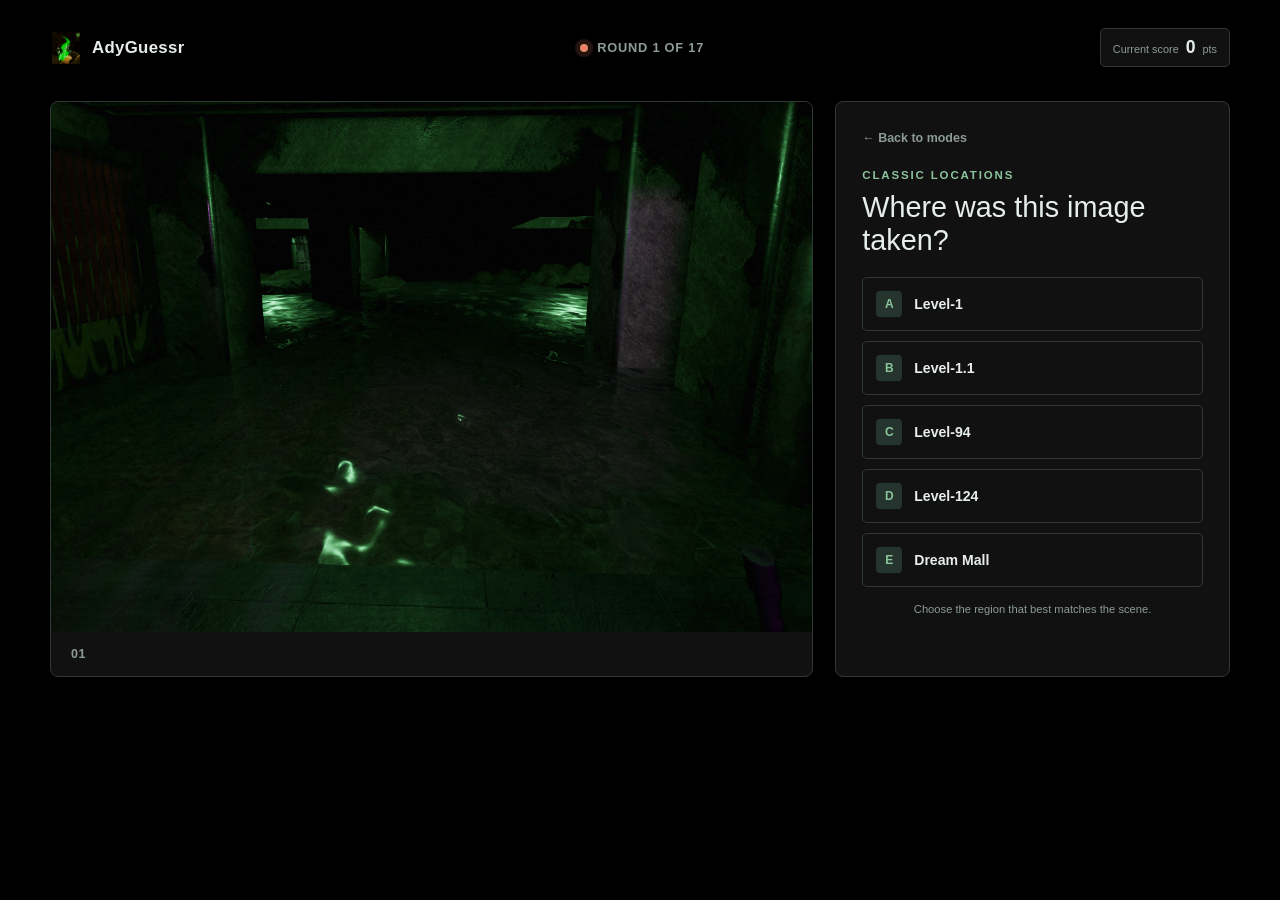
==== commit 342874d7: "More preping for Entities mode + small changes" ====
--- a/classic.html
+++ b/classic.html
@@ -11,21 +11,21 @@
 <body>
   <main class="app-shell">
     <header class="topbar">
-      <div class="brand"><img src="icon.png" alt="" class="brand-logo"><a class="brand-name" href="index.html?mode=locations">AdyGuessr</a></div>
+      <div class="brand"><img src="icon.png" alt="" class="brand-logo"><a class="brand-name" href="index.html">AdyGuessr</a></div>
       <div class="round-status" id="round-status" aria-live="polite" hidden><span class="status-dot"></span><span id="round-label">Round 1</span></div>
       <div class="score-panel" id="score-panel" hidden><span class="score-label">Current score</span><strong id="score">0</strong><span class="score-unit">pts</span></div>
     </header>
     <p class="load-warning" id="load-warning" role="status" hidden></p>
     <section class="game-grid" id="game-grid" aria-label="Classic guessing game">
-      <div class="scene-card"><div class="scene-image" id="scene-image" role="img" aria-label="Current location preview"></div><div class="scene-meta"><span id="scene-number">01</span></div><section class="result-card" id="result-card" hidden aria-live="polite"><div><p class="eyebrow">Round complete</p><h2 id="result-title">Nice work.</h2><p id="result-copy">Your result will appear here.</p></div><button class="secondary-button" id="next-button" type="button">Next location &rarr;</button></section></div>
+      <div class="scene-card"><div class="scene-image" id="scene-image" role="img" aria-label="Current location preview"></div><div class="scene-meta"><span id="scene-number">01</span></div><section class="result-card" id="result-card" hidden aria-live="polite"><div><p class="eyebrow">Question complete</p><h2 id="result-title">Nice work.</h2><p id="result-copy">Your result will appear here.</p></div><button class="secondary-button" id="next-button" type="button">Next location &rarr;</button></section></div>
       <aside class="guess-card">
-        <a class="back-button" href="index.html?mode=locations">&larr; Back to modes</a>
-        <div class="card-heading"><div><p class="eyebrow">Classic Locations</p><h2 id="question-title">Where is this?</h2></div></div>
+        <a class="back-button" href="index.html">&larr; Back to modes</a>
+        <div class="card-heading"><div><p class="eyebrow" id="mode-label">Classic Locations</p><h2 id="question-title">Where is this?</h2></div></div>
         <div class="answer-list" id="answer-list" role="group" aria-label="Possible locations"></div>
-        <p class="helper-text">Choose the region that best matches the scene.</p>
+        <p class="helper-text" id="helper-text">Choose the region that best matches the scene.</p>
       </aside>
     </section>
-    <section class="review-screen" id="review-screen" hidden aria-labelledby="review-title"><p class="eyebrow">Game review</p><h1 id="review-title">Round complete</h1><div class="review-summary"><strong id="review-score">0</strong><span>points</span><span class="review-divider">|</span><strong id="review-correct">0/0</strong><span>correct</span></div><div class="review-list" id="review-list"></div><form class="leaderboard-submit" id="leaderboard-submit"><p class="submission-notice">Use your real Roblox username, the one shown in the main Discord server, or your submission will be removed.</p><label for="player-name">Submit your score</label><div><input id="player-name" name="playerName" maxlength="24" placeholder="Your name" required><button class="secondary-button" type="submit">Submit</button></div></form><div class="review-actions"><a class="secondary-button" href="classic.html?mode=locations">Play again</a><a class="back-button" href="index.html?mode=locations">Back to modes</a></div></section>
+    <section class="review-screen" id="review-screen" hidden aria-labelledby="review-title"><p class="eyebrow">Game review</p><h1 id="review-title">Game complete</h1><div class="review-summary"><strong id="review-score">0</strong><span>points</span><span class="review-divider">|</span><strong id="review-correct">0/0</strong><span>correct</span></div><div class="review-list" id="review-list"></div><form class="leaderboard-submit" id="leaderboard-submit"><p class="submission-notice">Use your real Roblox username, the one shown in the main Discord server, or your submission will be removed.</p><label for="player-name">Submit your score</label><div><input id="player-name" name="playerName" maxlength="24" placeholder="Your name" required><button class="secondary-button" type="submit">Submit</button></div></form><div class="review-actions"><a class="secondary-button" id="play-again" href="classic.html?mode=locations">Play again</a><a class="back-button" href="index.html">Back to modes</a></div></section>
   </main>
   <div class="image-viewer" id="image-viewer" hidden role="dialog" aria-modal="true" aria-label="Enlarged game image"><button class="image-viewer-close" id="image-viewer-close" type="button" aria-label="Close enlarged image">&times;</button><img id="image-viewer-image" src="" alt="Enlarged question image"></div>
   <script src="https://cdn.jsdelivr.net/npm/@supabase/supabase-js@2.49.1/dist/umd/supabase.min.js" integrity="sha384-YieCqqg9gQufX7+5HcFvCEg/n3KUEdl8/Jb+A6J0npf1mB740VayvwKjTrtCeUoy" crossorigin="anonymous"></script>
--- a/styles.css
+++ b/styles.css
@@ -61,9 +61,11 @@
 .review-actions { display: flex; align-items: center; gap: 18px; margin-top: 24px; }
 .review-actions .back-button { margin: 0; }
 .leaderboard-submit { display: grid; gap: 8px; margin-top: 24px; padding: 16px; border: 1px solid var(--line); background: var(--surface); }
+.submission-notice { margin: 0 0 2px; color: var(--coral); font-size: 0.75rem; font-weight: 700; line-height: 1.45; }
 .leaderboard-submit label { color: var(--muted); font-size: 0.75rem; font-weight: 700; }
 .leaderboard-submit > div { display: flex; min-width: 0; gap: 8px; }
-.leaderboard-submit input { min-width: 0; flex: 1; padding: 11px 12px; border: 1px solid var(--line); border-radius: 5px; color: var(--ink); caret-color: var(--mint); background: #080908; color-scheme: dark; font-size: 16px; line-height: 1.35; }
+.leaderboard-submit input { min-width: 160px; flex: 1 1 auto; padding: 11px 12px; border: 1px solid var(--line); border-radius: 5px; color: var(--ink); caret-color: var(--mint); background: #080908; color-scheme: dark; font-size: 16px; line-height: 1.35; }
+.leaderboard-submit .secondary-button { min-width: 88px; flex: 0 1 auto; }
 .leaderboard-submit input::placeholder { color: var(--muted); opacity: 1; }
 .leaderboard-submit input:focus { outline: 2px solid var(--mint-dark); outline-offset: 2px; }
 .leaderboard-submit input:-webkit-autofill { -webkit-text-fill-color: var(--ink); box-shadow: 0 0 0 1000px #080908 inset; caret-color: var(--mint); }
@@ -122,6 +124,7 @@
 .guess-layer { z-index: 40; pointer-events: none; }
 .world-border-line { position: absolute; z-index: 15; background: #a1a7ac; box-shadow: 0 0 12px rgba(50, 67, 90, 0.8); pointer-events: none; }
 .map-point-container { position: absolute; display: flex; width: 0; height: 0; align-items: center; justify-content: center; pointer-events: none; transform: translate(-50%, -50%); }
+.map-point-container--visual { cursor: default; pointer-events: none; }
 .point-marker { position: absolute; width: 10px; height: 10px; background-color: #ff3333; border: 2px solid white; border-radius: 50%; box-shadow: 0 0 6px rgba(0, 0, 0, 0.6); }
 .point-label { position: absolute; top: 0; left: 0; color: white; font-family: sans-serif; font-size: 11px; font-weight: bold; text-shadow: 1px 1px 2px black, -1px -1px 2px black; white-space: nowrap; transform: translate(-50%, 12px); }
 .guess-marker { position: absolute; width: 14px; height: 14px; border: 3px solid #ffcf66; border-radius: 50%; background: #e78465; box-shadow: 0 0 0 4px rgba(255, 207, 102, 0.25); transform: translate(-50%, -50%); }
@@ -174,6 +177,8 @@
   .score-panel { flex: 0 1 auto; }
   .guess-card { padding: 20px; }
   .result-card { right: 10px; left: 10px; padding: 16px; }
+  .leaderboard-submit > div { align-items: stretch; flex-direction: column; }
+  .leaderboard-submit input, .leaderboard-submit .secondary-button { width: 100%; }
 }
 
 @media (prefers-reduced-motion: no-preference) {
